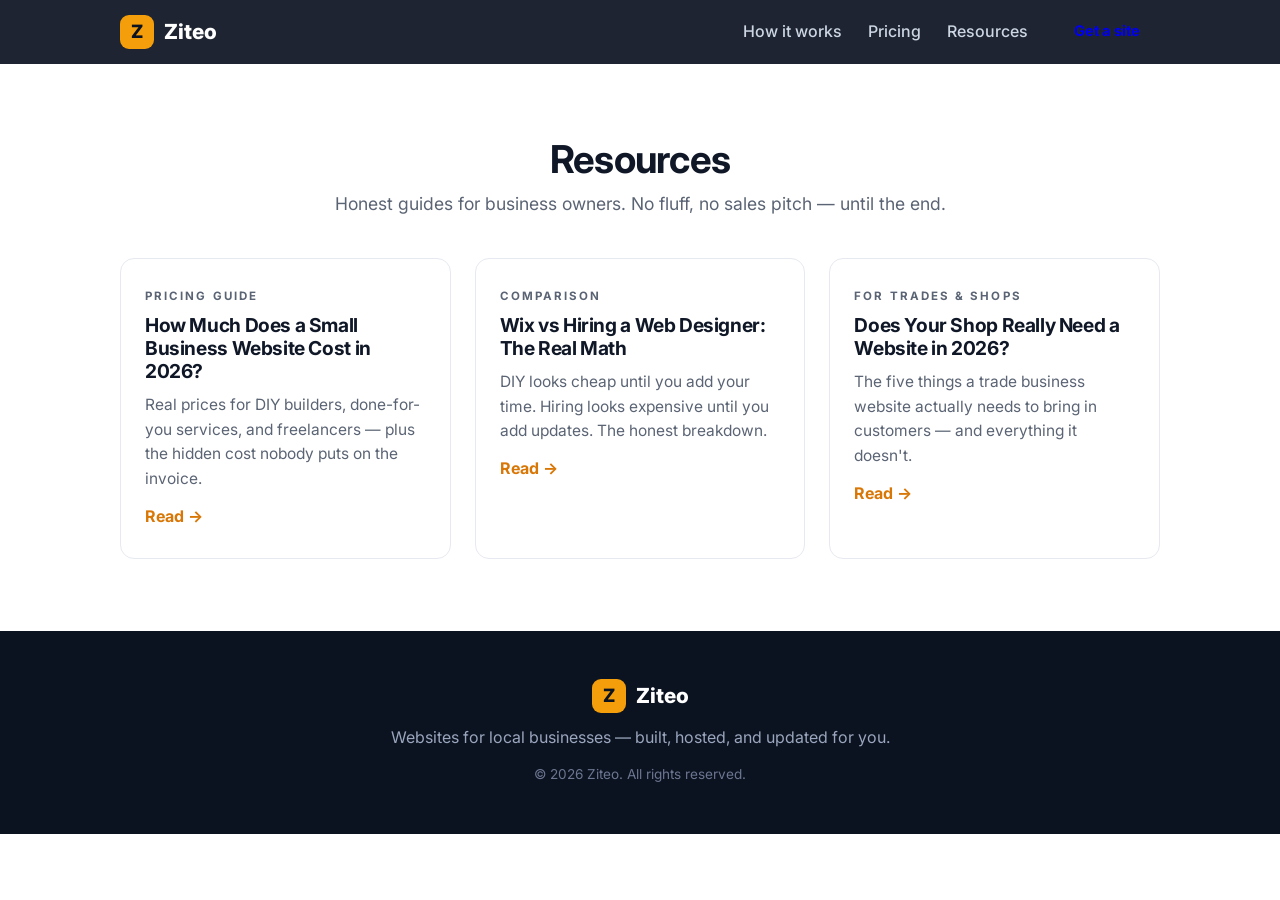
==== blog/index.html @ 182b573f "SEO push: 3 blog posts, resources index, sitemap.xml, LocalBusiness schema, nav link" ====
<!DOCTYPE html>
<html lang="en">
<head>
  <meta charset="UTF-8">
  <meta name="viewport" content="width=device-width, initial-scale=1.0">
  <title>Resources — Ziteo</title>
  <meta name="description" content="Honest guides for small business owners: website costs, DIY vs hiring, and what a trade business website actually needs.">
  <link rel="preconnect" href="https://fonts.googleapis.com">
  <link rel="preconnect" href="https://fonts.gstatic.com" crossorigin>
  <link href="https://fonts.googleapis.com/css2?family=Inter:wght@400;500;600;700;800&display=swap" rel="stylesheet">
  <link rel="stylesheet" href="../styles.css">
  <link rel="icon" href="data:image/svg+xml,<svg xmlns='http://www.w3.org/2000/svg' viewBox='0 0 100 100'><rect width='100' height='100' rx='20' fill='%23f59e0b'/><text x='50' y='68' font-size='58' font-family='sans-serif' font-weight='bold' text-anchor='middle' fill='%230b1220'>Z</text></svg>">
</head>
<body>
  <header class="nav">
    <div class="container nav-inner">
      <a href="../" class="logo"><span class="logo-mark">Z</span> Ziteo</a>
      <nav class="nav-links" id="navLinks">
        <a href="../#how">How it works</a>
        <a href="../#pricing">Pricing</a>
        <a href="./">Resources</a>
        <a href="../#contact" class="btn btn-sm">Get a site</a>
      </nav>
      <button class="nav-toggle" id="navToggle" aria-label="Menu">&#9776;</button>
    </div>
  </header>

  <section class="section">
    <div class="container">
      <h2>Resources</h2>
      <p class="section-sub">Honest guides for business owners. No fluff, no sales pitch — until the end.</p>
      <div class="features">
        <a class="feature post-card" href="website-cost-2026.html">
          <p class="eyebrow">Pricing guide</p>
          <h3>How Much Does a Small Business Website Cost in 2026?</h3>
          <p>Real prices for DIY builders, done-for-you services, and freelancers — plus the hidden cost nobody puts on the invoice.</p>
          <span class="read-more">Read &rarr;</span>
        </a>
        <a class="feature post-card" href="wix-vs-hiring-designer.html">
          <p class="eyebrow">Comparison</p>
          <h3>Wix vs Hiring a Web Designer: The Real Math</h3>
          <p>DIY looks cheap until you add your time. Hiring looks expensive until you add updates. The honest breakdown.</p>
          <span class="read-more">Read &rarr;</span>
        </a>
        <a class="feature post-card" href="do-shops-need-websites.html">
          <p class="eyebrow">For trades &amp; shops</p>
          <h3>Does Your Shop Really Need a Website in 2026?</h3>
          <p>The five things a trade business website actually needs to bring in customers — and everything it doesn't.</p>
          <span class="read-more">Read &rarr;</span>
        </a>
      </div>
    </div>
  </section>

  <footer class="footer">
    <div class="container footer-inner">
      <a href="../" class="logo"><span class="logo-mark">Z</span> Ziteo</a>
      <p>Websites for local businesses — built, hosted, and updated for you.</p>
      <p class="copy">&copy; 2026 Ziteo. All rights reserved.</p>
    </div>
  </footer>
  <script src="../script.js"></script>
</body>
</html>
---- styles.css ----
:root {
  --bg: #0b1220;
  --bg2: #0f1830;
  --surface: #ffffff;
  --ink: #101828;
  --muted: #5b6474;
  --line: #e6e9f0;
  --accent: #f59e0b;
  --accent-dark: #d97706;
  --accent-ink: #0b1220;
  --radius: 14px;
  --maxw: 1080px;
}
* { box-sizing: border-box; margin: 0; padding: 0; }
html { scroll-behavior: smooth; }
body {
  font-family: 'Inter', -apple-system, BlinkMacSystemFont, 'Segoe UI', sans-serif;
  color: var(--ink);
  background: var(--surface);
  line-height: 1.6;
  -webkit-font-smoothing: antialiased;
}
.container { max-width: var(--maxw); margin: 0 auto; padding: 0 20px; }
h1, h2, h3 { line-height: 1.2; letter-spacing: -0.02em; }
h2 { font-size: clamp(1.7rem, 4vw, 2.4rem); margin-bottom: 8px; text-align: center; }
.section { padding: 72px 0; }
.section-sub { text-align: center; color: var(--muted); margin-bottom: 40px; font-size: 1.1rem; }
.section-dark { background: var(--bg); color: #f2f5fa; }
.section-dark .section-sub { color: #9aa6bd; }

/* Buttons */
.btn {
  display: inline-block; padding: 14px 28px; border-radius: 10px;
  font-weight: 700; text-decoration: none; border: none; cursor: pointer;
  font-size: 1rem; transition: transform .12s ease, box-shadow .12s ease, background .12s ease;
}
.btn:active { transform: scale(.98); }
.btn-primary { background: var(--accent); color: var(--accent-ink); }
.btn-primary:hover { background: var(--accent-dark); box-shadow: 0 6px 20px rgba(245,158,11,.35); }
.btn-accent { background: var(--accent); color: var(--accent-ink); }
.btn-accent:hover { background: #fff; }
.btn-ghost { border: 2px solid rgba(255,255,255,.35); color: #fff; }
.btn-ghost:hover { border-color: #fff; }
.btn-sm { padding: 10px 20px; font-size: .92rem; }
.btn-block { display: block; width: 100%; text-align: center; }

/* Nav */
.nav { position: sticky; top: 0; z-index: 50; background: rgba(11,18,32,.92); backdrop-filter: blur(8px); }
.nav-inner { display: flex; align-items: center; justify-content: space-between; height: 64px; }
.logo { display: flex; align-items: center; gap: 10px; font-weight: 800; font-size: 1.3rem; color: #fff; text-decoration: none; }
.logo-mark {
  width: 34px; height: 34px; border-radius: 9px; background: var(--accent);
  color: var(--accent-ink); display: grid; place-items: center; font-weight: 800; font-size: 1.15rem;
}
.nav-links { display: flex; align-items: center; gap: 26px; }
.nav-links a:not(.btn) { color: #cdd6e4; text-decoration: none; font-weight: 500; }
.nav-links a:not(.btn):hover { color: #fff; }
.nav-toggle { display: none; background: none; border: none; color: #fff; font-size: 1.5rem; cursor: pointer; }

/* Hero */
.hero { background: radial-gradient(1200px 600px at 50% -10%, #1b2a4d 0%, var(--bg) 60%); color: #fff; padding: 96px 0 80px; text-align: center; }
.eyebrow { text-transform: uppercase; letter-spacing: .18em; font-size: .8rem; color: var(--accent); font-weight: 700; margin-bottom: 16px; }
.hero h1 { font-size: clamp(2.4rem, 7vw, 4.2rem); font-weight: 800; margin-bottom: 18px; }
.accent { color: var(--accent); }
.lede { font-size: clamp(1.05rem, 2.5vw, 1.3rem); color: #c3cede; max-width: 640px; margin: 0 auto 32px; }
.hero-cta { display: flex; gap: 14px; justify-content: center; flex-wrap: wrap; margin-bottom: 36px; }
.hero-points { list-style: none; display: flex; gap: 26px; justify-content: center; flex-wrap: wrap; color: #9fb0ca; font-size: .95rem; }

/* Strip */
.strip { background: var(--accent); color: var(--accent-ink); font-weight: 600; }
.strip-inner { display: flex; align-items: center; justify-content: center; gap: 18px; flex-wrap: wrap; padding: 14px 20px; text-align: center; }
.dot { opacity: .5; }

/* Steps */
.steps { display: grid; grid-template-columns: repeat(3, 1fr); gap: 24px; }
.step { background: #f7f9fc; border: 1px solid var(--line); border-radius: var(--radius); padding: 32px 26px; }
.step-num {
  width: 46px; height: 46px; border-radius: 50%; background: var(--bg); color: var(--accent);
  display: grid; place-items: center; font-weight: 800; font-size: 1.25rem; margin-bottom: 18px;
}
.step h3 { margin-bottom: 10px; font-size: 1.2rem; }
.step p { color: var(--muted); }

/* Pricing */
.plans { display: grid; grid-template-columns: repeat(2, 1fr); gap: 26px; max-width: 860px; margin: 0 auto; }
.plan { background: #141f38; border: 1px solid #243357; border-radius: 18px; padding: 36px 32px; position: relative; }
.plan-featured { border: 2px solid var(--accent); background: #182642; }
.badge {
  position: absolute; top: -15px; left: 50%; transform: translateX(-50%);
  background: var(--accent); color: var(--accent-ink); font-weight: 700; font-size: .8rem;
  padding: 5px 16px; border-radius: 999px; white-space: nowrap;
}
.plan h3 { font-size: 1.5rem; margin-bottom: 4px; }
.plan-tag { color: #9aa6bd; margin-bottom: 20px; }
.price { font-size: 1.05rem; color: #cdd6e4; }
.price-num { font-size: 2.6rem; font-weight: 800; color: #fff; }
.price-sub { color: #9aa6bd; margin-bottom: 24px; }
.plan ul { list-style: none; margin-bottom: 28px; }
.plan li { padding: 8px 0 8px 30px; position: relative; color: #dbe3f0; }
.plan li::before { content: '\2713'; position: absolute; left: 4px; color: var(--accent); font-weight: 800; }
.fine { margin-top: 16px; font-size: .85rem; color: #8b98b3; }
.switch-note { text-align: center; margin-top: 30px; color: #9aa6bd; }

/* Guarantee */
.guarantee {
  max-width: 640px; margin: 36px auto 0; text-align: center;
  background: #182642; border: 1.5px dashed var(--accent);
  border-radius: var(--radius); padding: 28px 30px;
}
.guarantee h3 { color: var(--accent); margin-bottom: 10px; font-size: 1.25rem; }
.guarantee p { color: #cdd6e4; }
.guarantee .fine { margin-top: 12px; font-size: .82rem; color: #8b98b3; }

/* Features */
.features { display: grid; grid-template-columns: repeat(3, 1fr); gap: 24px; }
.feature { border: 1px solid var(--line); border-radius: var(--radius); padding: 28px 24px; }
.feature h3 { font-size: 1.1rem; margin-bottom: 8px; }
.feature p { color: var(--muted); font-size: .97rem; }

/* FAQ */
.faq-wrap { max-width: 760px; }
.faq details { background: #141f38; border: 1px solid #243357; border-radius: 12px; margin-bottom: 12px; padding: 18px 22px; }
.faq summary { cursor: pointer; font-weight: 600; font-size: 1.05rem; list-style: none; }
.faq summary::-webkit-details-marker { display: none; }
.faq summary::after { content: '+'; float: right; color: var(--accent); font-weight: 800; }
.faq details[open] summary::after { content: '\2212'; }
.faq p { margin-top: 12px; color: #aeb9cf; }

/* Contact */
.contact-wrap { max-width: 680px; }
.contact-form { background: #f7f9fc; border: 1px solid var(--line); border-radius: 18px; padding: 36px 32px; }
.form-row { display: grid; grid-template-columns: 1fr 1fr; gap: 16px; }
.contact-form label { display: block; font-weight: 600; font-size: .92rem; margin-bottom: 16px; }
.contact-form input, .contact-form select, .contact-form textarea {
  width: 100%; margin-top: 8px; padding: 13px 14px; border: 1.5px solid var(--line);
  border-radius: 10px; font-size: 1rem; font-family: inherit; background: #fff;
}
.contact-form input:focus, .contact-form select:focus, .contact-form textarea:focus {
  outline: none; border-color: var(--accent); box-shadow: 0 0 0 3px rgba(245,158,11,.18);
}
.form-status { margin-top: 14px; font-weight: 600; min-height: 1.5em; }
.form-status.ok { color: #15803d; }
.form-status.err { color: #b91c1c; }

/* Footer */
.footer { background: var(--bg); color: #9aa6bd; padding: 48px 0; text-align: center; }
.footer .logo { justify-content: center; margin-bottom: 12px; }
.copy { margin-top: 14px; font-size: .85rem; color: #6b7690; }

/* Blog */
.post { max-width: 780px; padding-top: 64px; padding-bottom: 64px; }
.post h1 { font-size: clamp(1.9rem, 4.5vw, 2.7rem); margin-bottom: 10px; }
.post .eyebrow { margin-bottom: 10px; }
.post-meta { color: var(--muted); margin-bottom: 32px; }
.post p { margin-bottom: 18px; color: #2a3444; }
.post h2 { text-align: left; font-size: 1.35rem; margin: 38px 0 14px; }
.post ul { margin: 0 0 20px 22px; color: #2a3444; }
.post li { margin-bottom: 8px; }
.cta-box { background: var(--bg); border-radius: var(--radius); padding: 36px 32px; margin-top: 44px; text-align: center; }
.cta-box h3 { color: #fff; font-size: 1.4rem; margin-bottom: 10px; }
.cta-box p { color: #c3cede; margin-bottom: 22px; }
.post-card { text-decoration: none; color: inherit; display: block; transition: transform .12s ease, box-shadow .12s ease; }
.post-card:hover { transform: translateY(-3px); box-shadow: 0 10px 28px rgba(11,18,32,.12); }
.post-card .eyebrow { font-size: .72rem; margin-bottom: 8px; }
.post-card h3 { font-size: 1.2rem; margin-bottom: 10px; }
.read-more { display: inline-block; margin-top: 12px; color: var(--accent-dark); font-weight: 700; }

/* Responsive */
@media (max-width: 820px) {
  .steps, .features { grid-template-columns: 1fr; }
  .plans { grid-template-columns: 1fr; }
  .nav-links {
    display: none; position: absolute; top: 64px; left: 0; right: 0;
    background: var(--bg); flex-direction: column; padding: 20px; gap: 16px;
    border-bottom: 1px solid #243357;
  }
  .nav-links.open { display: flex; }
  .nav-toggle { display: block; }
  .nav { position: sticky; }
  .nav-inner { position: relative; }
  .form-row { grid-template-columns: 1fr; }
  .section { padding: 56px 0; }
}
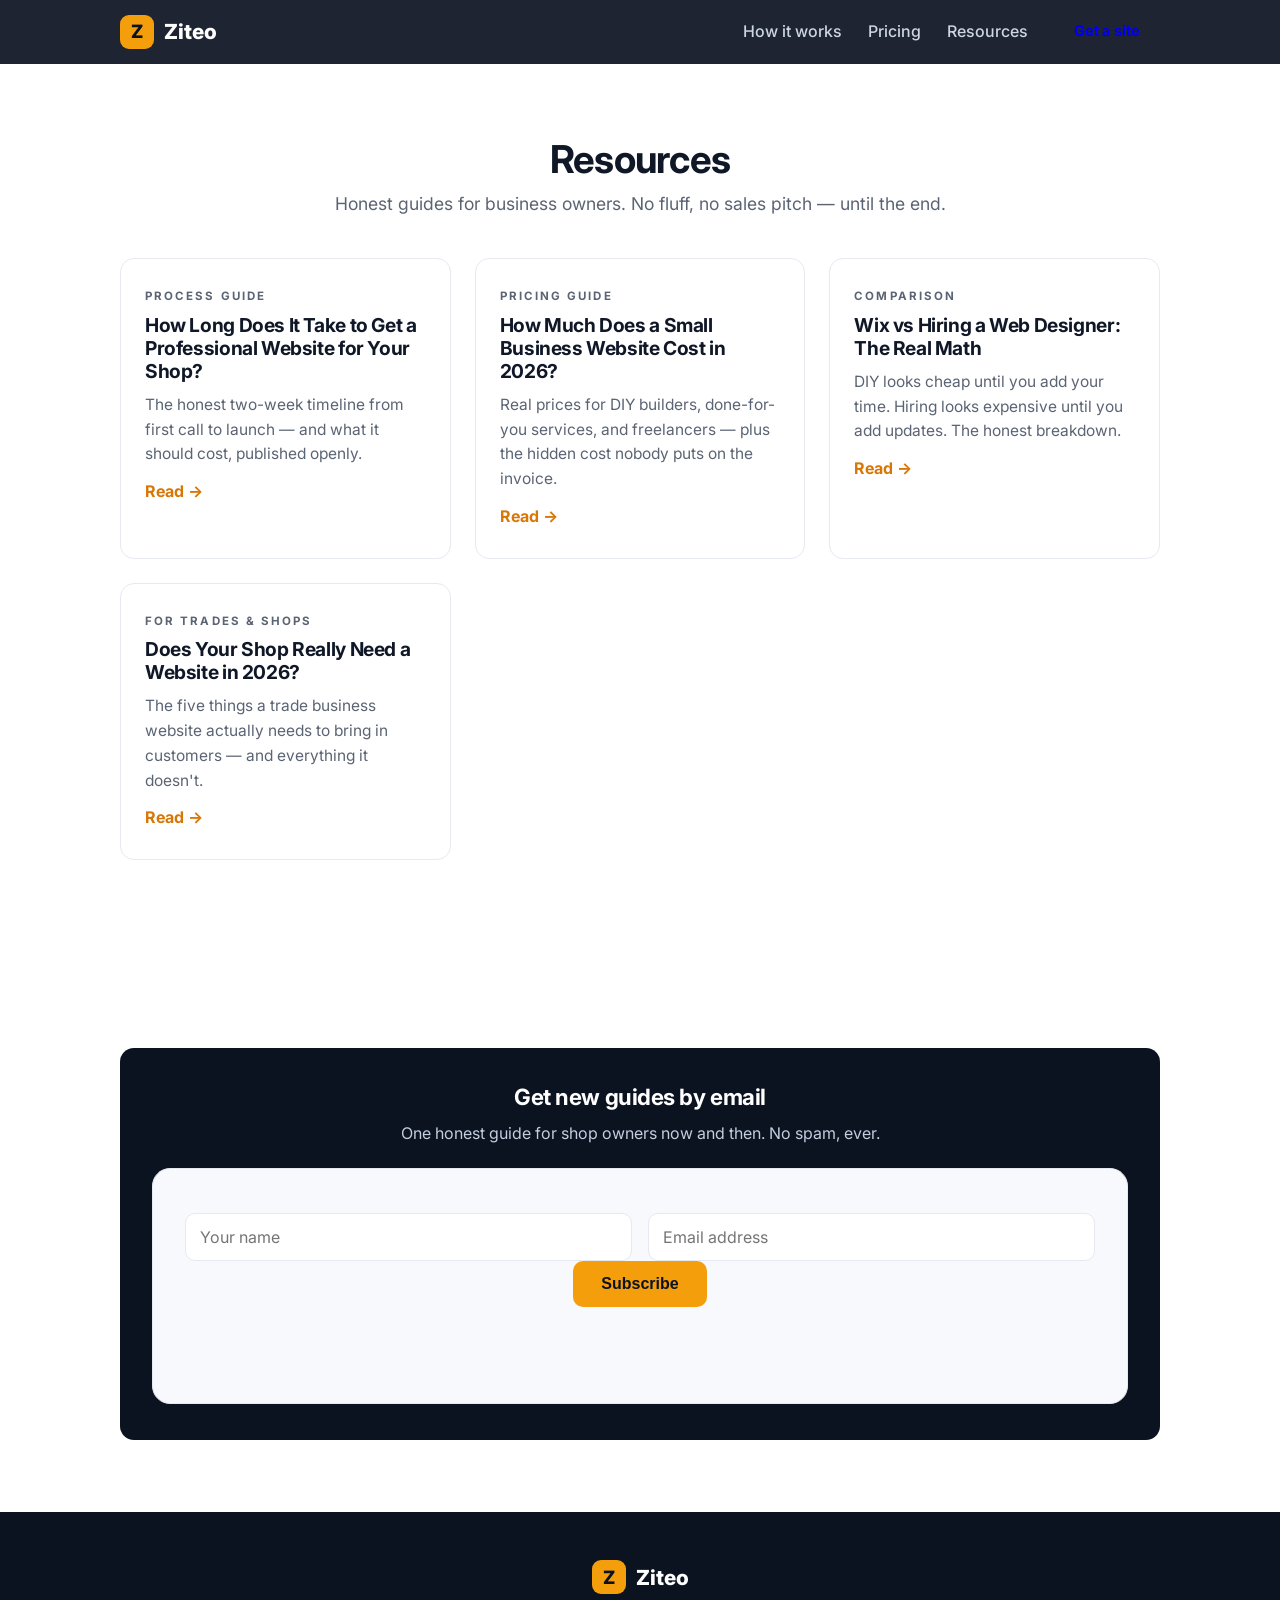
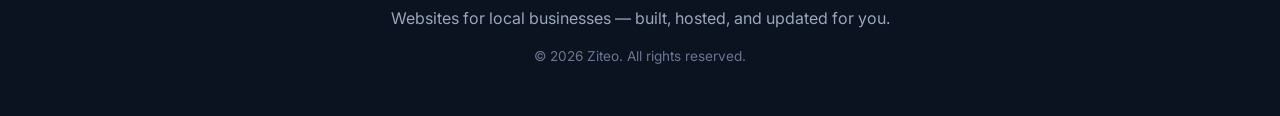
==== commit 60028aed: "Blog: new post (website timeline), newsletter signup, OG tags, sitemap" ====
--- a/blog/index.html
+++ b/blog/index.html
@@ -30,6 +30,12 @@
       <h2>Resources</h2>
       <p class="section-sub">Honest guides for business owners. No fluff, no sales pitch — until the end.</p>
       <div class="features">
+        <a class="feature post-card" href="website-timeline.html">
+          <p class="eyebrow">Process guide</p>
+          <h3>How Long Does It Take to Get a Professional Website for Your Shop?</h3>
+          <p>The honest two-week timeline from first call to launch — and what it should cost, published openly.</p>
+          <span class="read-more">Read &rarr;</span>
+        </a>
         <a class="feature post-card" href="website-cost-2026.html">
           <p class="eyebrow">Pricing guide</p>
           <h3>How Much Does a Small Business Website Cost in 2026?</h3>
@@ -52,6 +58,23 @@
     </div>
   </section>
 
+  <section class="section">
+    <div class="container">
+      <div class="cta-box">
+        <h3>Get new guides by email</h3>
+        <p>One honest guide for shop owners now and then. No spam, ever.</p>
+        <form id="newsletterForm" class="contact-form" novalidate>
+          <div class="form-row">
+            <input type="text" id="nlName" name="name" placeholder="Your name" autocomplete="name">
+            <input type="email" id="nlEmail" name="email" placeholder="Email address" required autocomplete="email">
+          </div>
+          <button type="submit" class="btn btn-primary">Subscribe</button>
+          <p id="nlStatus" class="form-status" role="status"></p>
+        </form>
+      </div>
+    </div>
+  </section>
+
   <footer class="footer">
     <div class="container footer-inner">
       <a href="../" class="logo"><span class="logo-mark">Z</span> Ziteo</a>
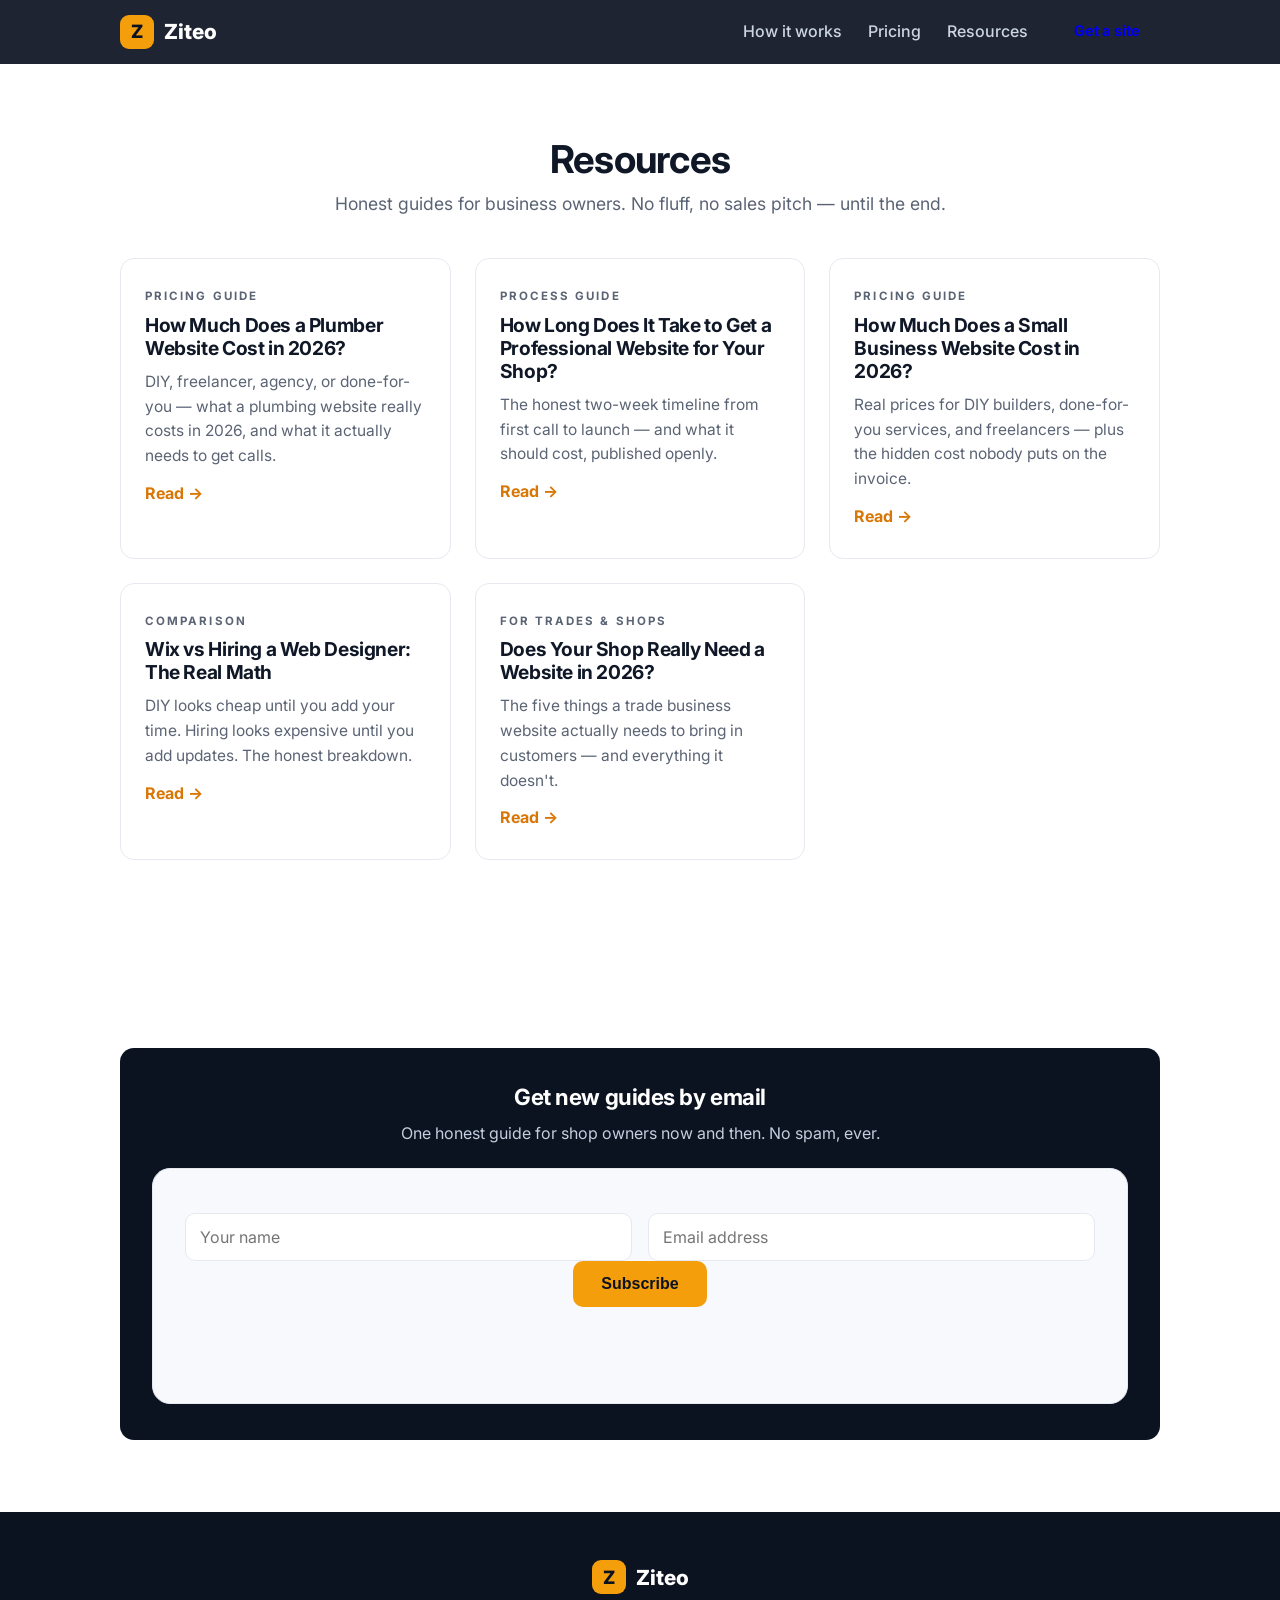
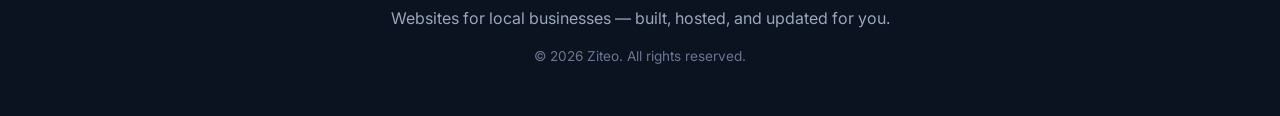
==== commit e4c91b78: "Blog: new post — How Much Does a Plumber Website Cost in 2026?" ====
--- a/blog/index.html
+++ b/blog/index.html
@@ -1,6 +1,8 @@
 <!DOCTYPE html>
 <html lang="en">
 <head>
+<script async src="https://www.googletagmanager.com/gtag/js?id=G-GGQE3QSVPQ"></script>
+<script>window.dataLayer = window.dataLayer || []; function gtag(){dataLayer.push(arguments);} gtag('js', new Date()); gtag('config', 'G-GGQE3QSVPQ');</script>
   <meta charset="UTF-8">
   <meta name="viewport" content="width=device-width, initial-scale=1.0">
   <title>Resources — Ziteo</title>
@@ -30,6 +32,12 @@
       <h2>Resources</h2>
       <p class="section-sub">Honest guides for business owners. No fluff, no sales pitch — until the end.</p>
       <div class="features">
+        <a class="feature post-card" href="plumber-website-cost.html">
+          <p class="eyebrow">Pricing guide</p>
+          <h3>How Much Does a Plumber Website Cost in 2026?</h3>
+          <p>DIY, freelancer, agency, or done-for-you — what a plumbing website really costs in 2026, and what it actually needs to get calls.</p>
+          <span class="read-more">Read &rarr;</span>
+        </a>
         <a class="feature post-card" href="website-timeline.html">
           <p class="eyebrow">Process guide</p>
           <h3>How Long Does It Take to Get a Professional Website for Your Shop?</h3>
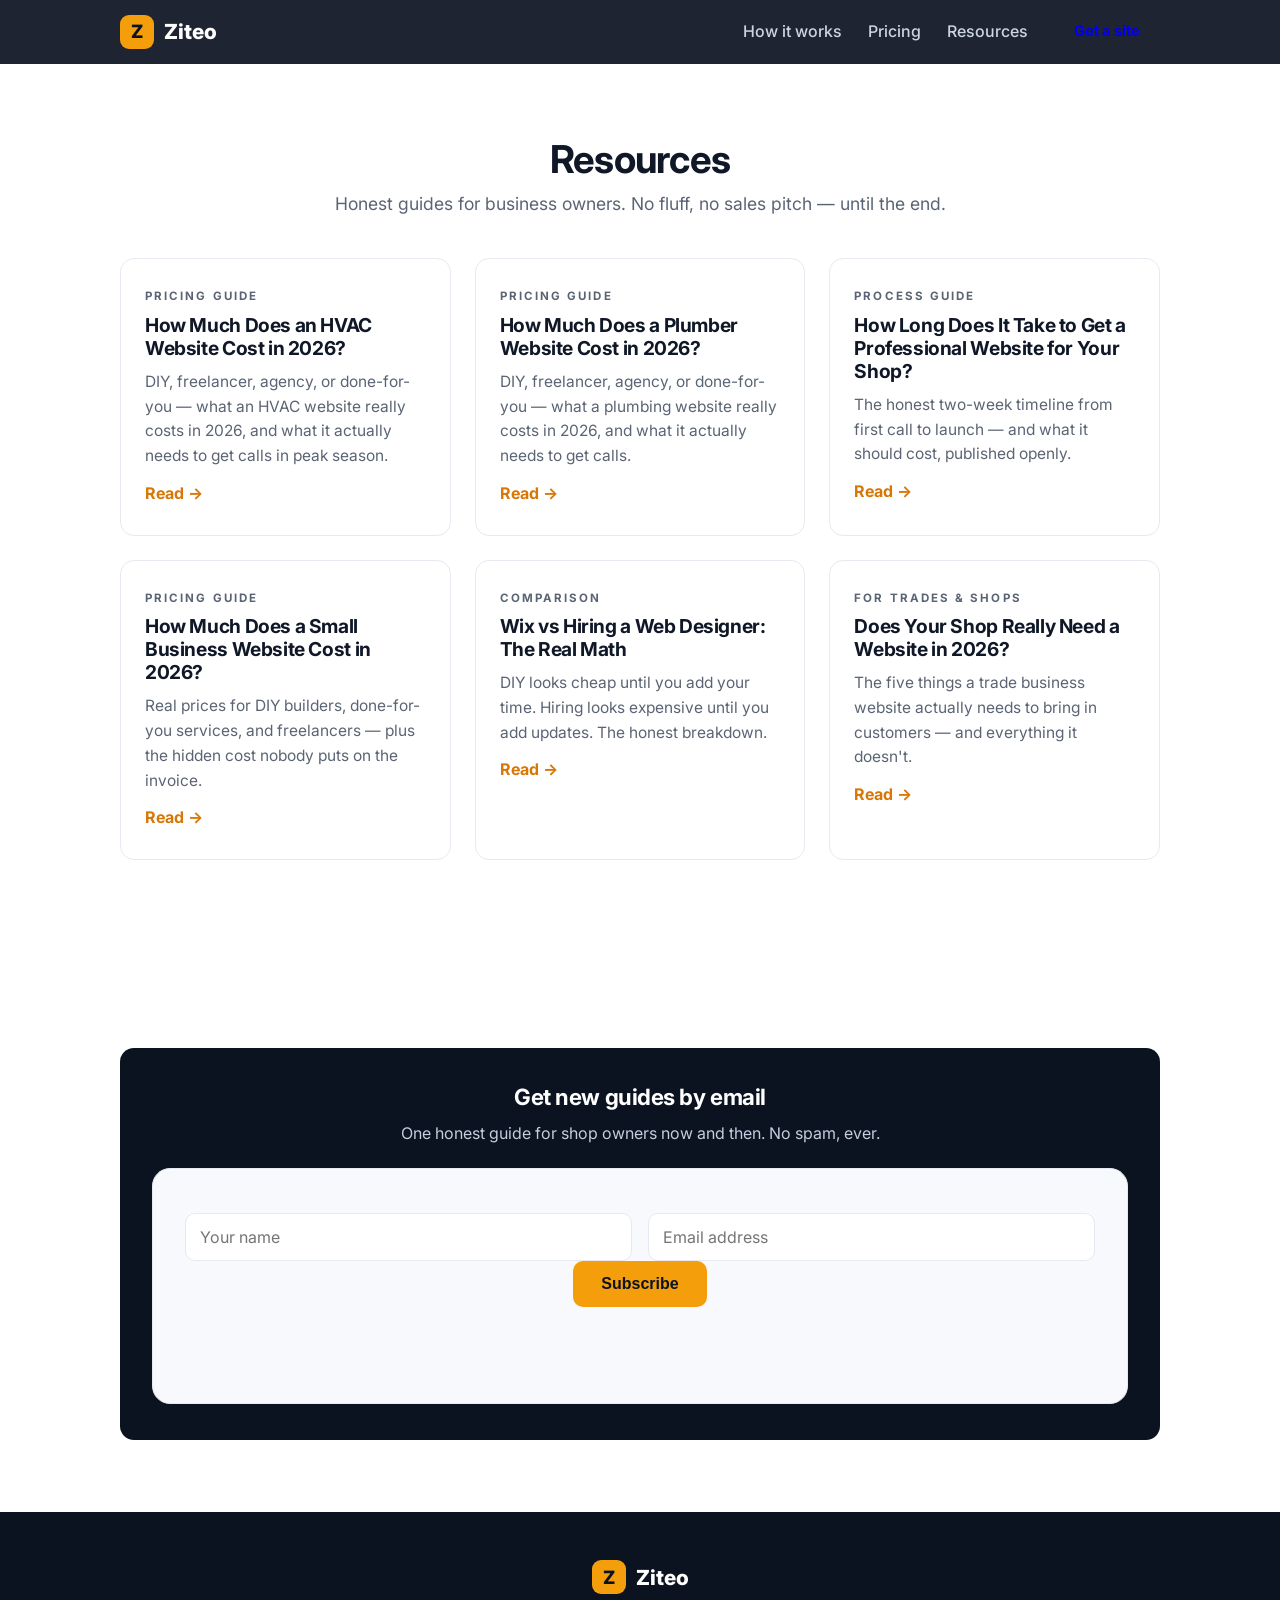
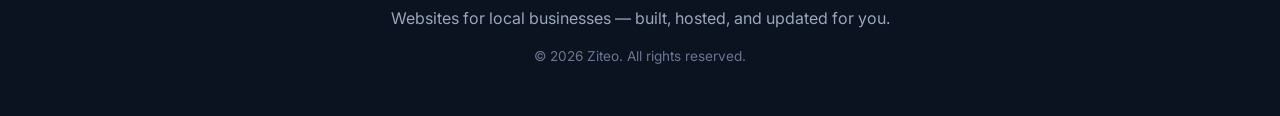
==== commit 20899ad1: "Add blog post: How Much Does an HVAC Website Cost in 2026?" ====
--- a/blog/index.html
+++ b/blog/index.html
@@ -32,6 +32,12 @@
       <h2>Resources</h2>
       <p class="section-sub">Honest guides for business owners. No fluff, no sales pitch — until the end.</p>
       <div class="features">
+        <a class="feature post-card" href="hvac-website-cost.html">
+          <p class="eyebrow">Pricing guide</p>
+          <h3>How Much Does an HVAC Website Cost in 2026?</h3>
+          <p>DIY, freelancer, agency, or done-for-you — what an HVAC website really costs in 2026, and what it actually needs to get calls in peak season.</p>
+          <span class="read-more">Read &rarr;</span>
+        </a>
         <a class="feature post-card" href="plumber-website-cost.html">
           <p class="eyebrow">Pricing guide</p>
           <h3>How Much Does a Plumber Website Cost in 2026?</h3>
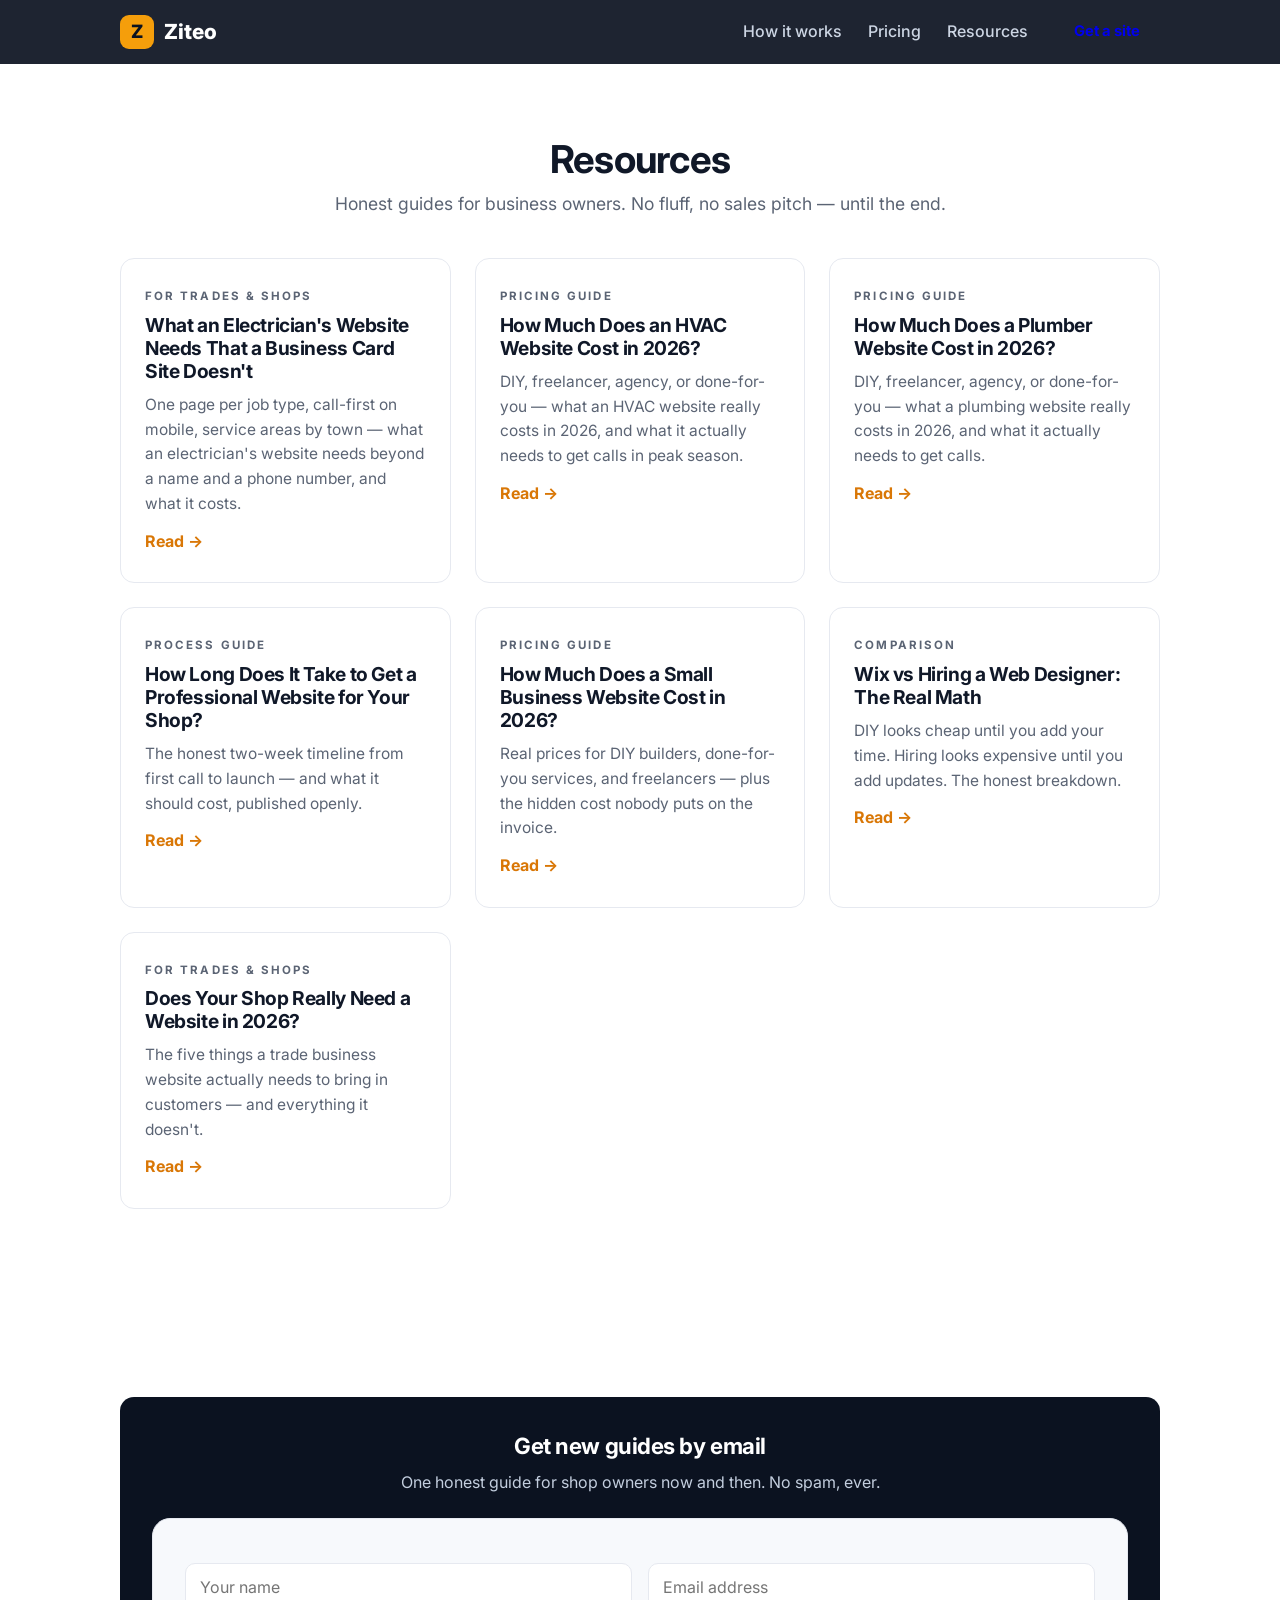
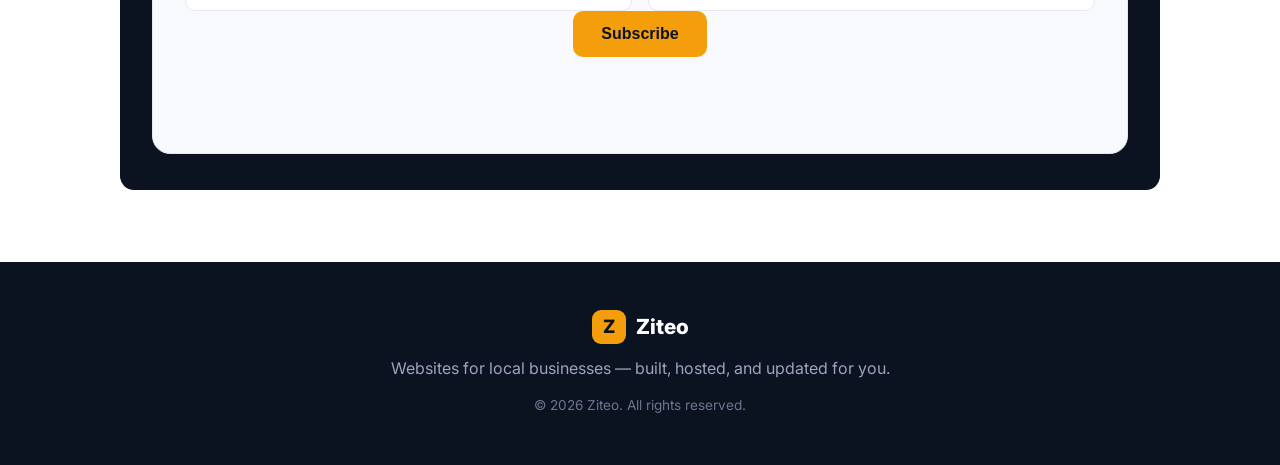
==== commit 5a91ea2d: "Publish blog post: What an Electrician's Website Needs That a Business Card Site Doesn't" ====
--- a/blog/index.html
+++ b/blog/index.html
@@ -32,6 +32,12 @@
       <h2>Resources</h2>
       <p class="section-sub">Honest guides for business owners. No fluff, no sales pitch — until the end.</p>
       <div class="features">
+        <a class="feature post-card" href="electrician-website-needs.html">
+          <p class="eyebrow">For trades &amp; shops</p>
+          <h3>What an Electrician's Website Needs That a Business Card Site Doesn't</h3>
+          <p>One page per job type, call-first on mobile, service areas by town — what an electrician's website needs beyond a name and a phone number, and what it costs.</p>
+          <span class="read-more">Read &rarr;</span>
+        </a>
         <a class="feature post-card" href="hvac-website-cost.html">
           <p class="eyebrow">Pricing guide</p>
           <h3>How Much Does an HVAC Website Cost in 2026?</h3>
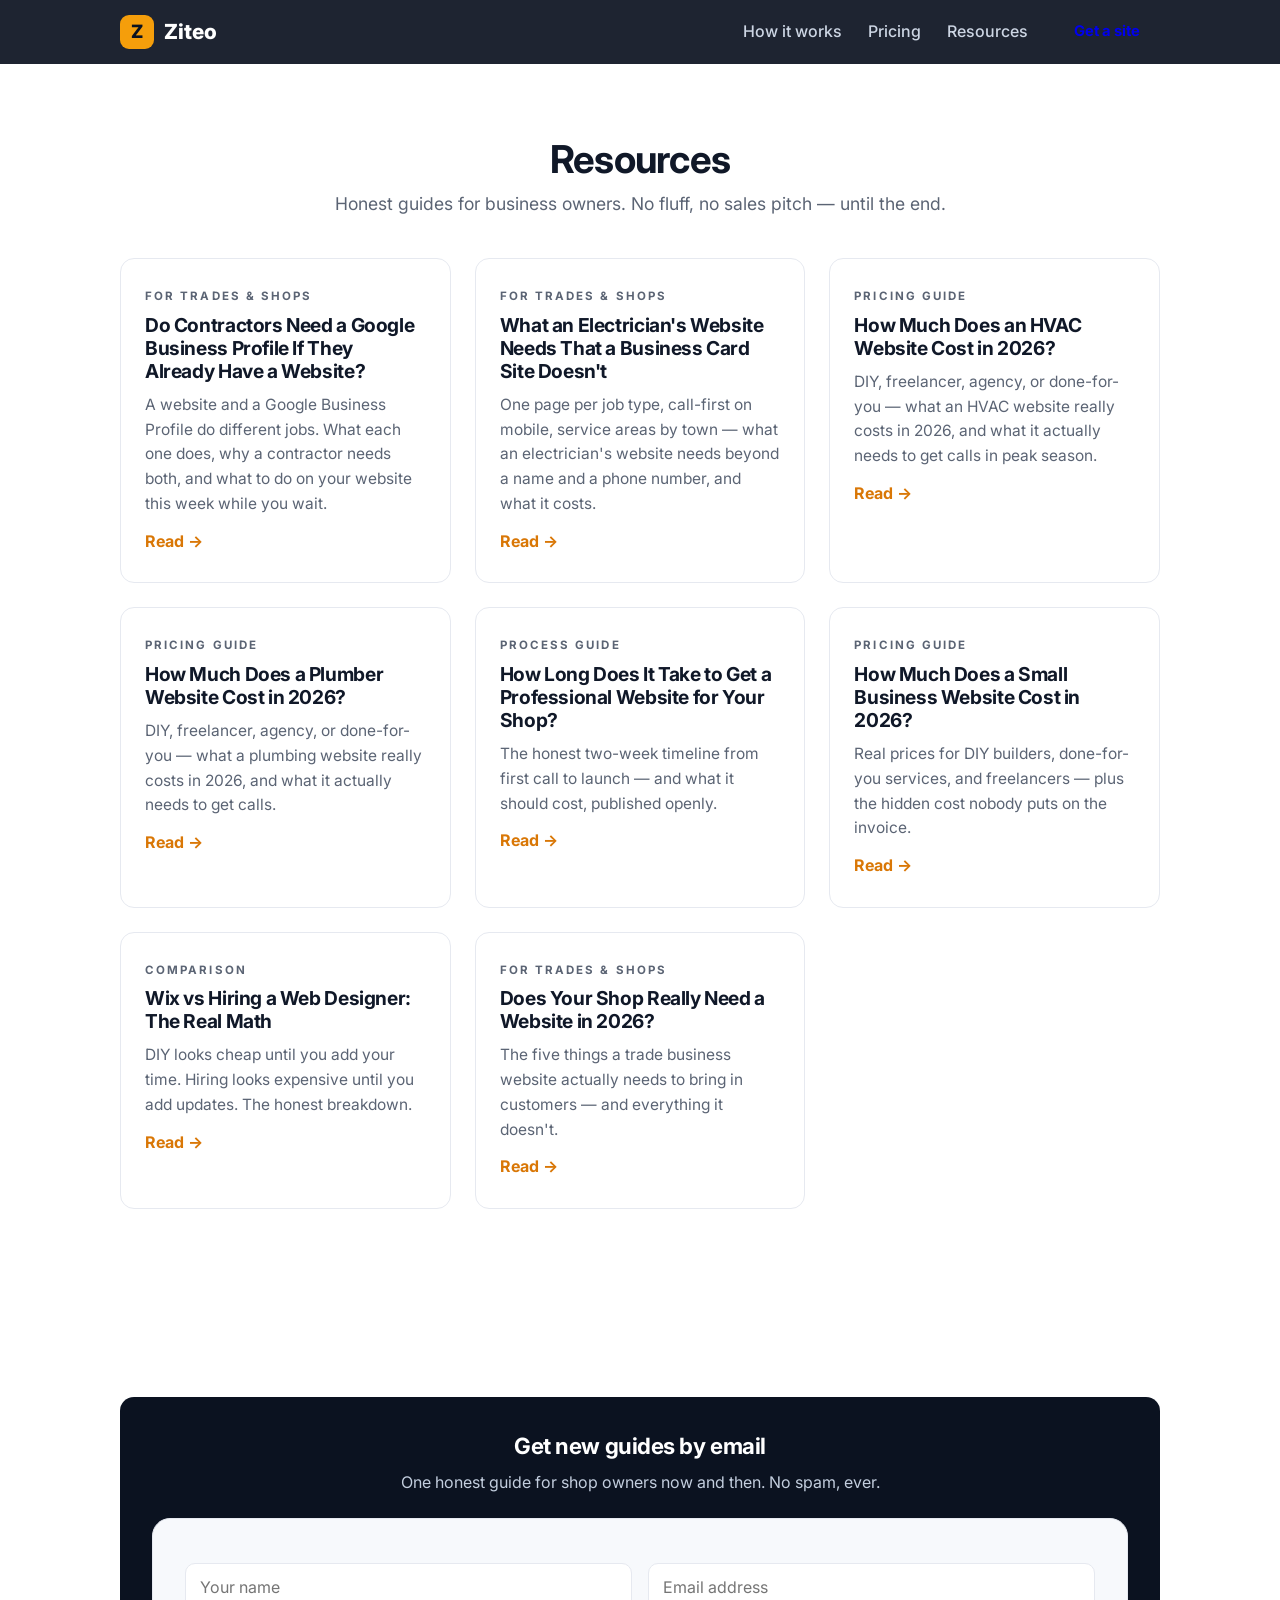
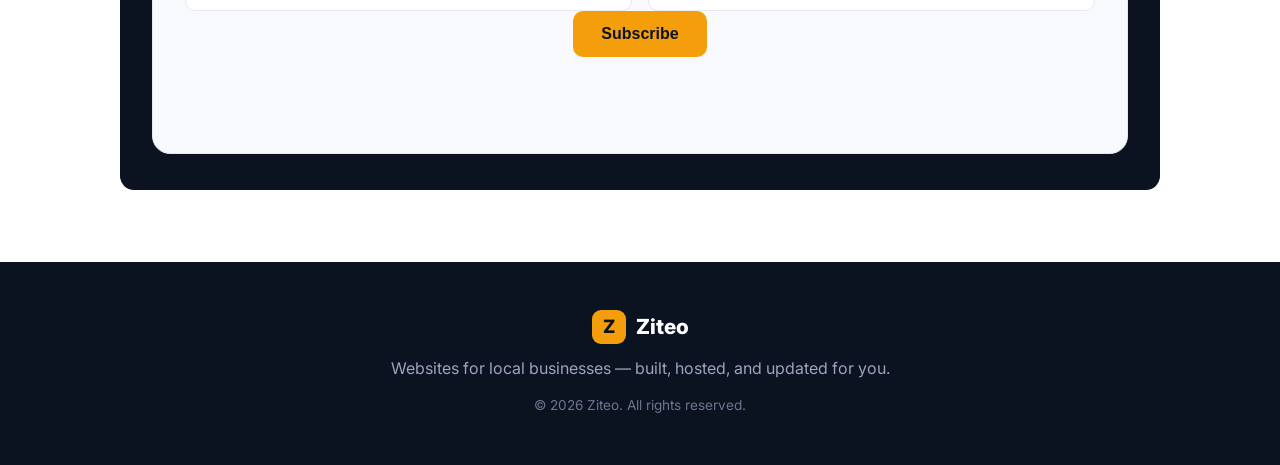
==== commit dc385025: "Blog: Do Contractors Need a Google Business Profile If They Already Have a Website?" ====
--- a/blog/index.html
+++ b/blog/index.html
@@ -32,6 +32,12 @@
       <h2>Resources</h2>
       <p class="section-sub">Honest guides for business owners. No fluff, no sales pitch — until the end.</p>
       <div class="features">
+        <a class="feature post-card" href="google-business-profile.html">
+          <p class="eyebrow">For trades &amp; shops</p>
+          <h3>Do Contractors Need a Google Business Profile If They Already Have a Website?</h3>
+          <p>A website and a Google Business Profile do different jobs. What each one does, why a contractor needs both, and what to do on your website this week while you wait.</p>
+          <span class="read-more">Read &rarr;</span>
+        </a>
         <a class="feature post-card" href="electrician-website-needs.html">
           <p class="eyebrow">For trades &amp; shops</p>
           <h3>What an Electrician's Website Needs That a Business Card Site Doesn't</h3>
--- a/styles.css
+++ b/styles.css
@@ -83,6 +83,9 @@
 
 /* Pricing */
 .plans { display: grid; grid-template-columns: repeat(2, 1fr); gap: 26px; max-width: 860px; margin: 0 auto; }
+.plans-3 { grid-template-columns: repeat(3, 1fr); max-width: 1140px; }
+.plans-1 { grid-template-columns: 1fr; max-width: 480px; }
+.steps-4 { grid-template-columns: repeat(4, 1fr); }
 .plan { background: #141f38; border: 1px solid #243357; border-radius: 18px; padding: 36px 32px; position: relative; }
 .plan-featured { border: 2px solid var(--accent); background: #182642; }
 .badge {
@@ -181,3 +184,7 @@
   .form-row { grid-template-columns: 1fr; }
   .section { padding: 56px 0; }
 }
+@media (max-width: 1020px) and (min-width: 821px) {
+  .plans-3 { grid-template-columns: 1fr; max-width: 560px; }
+  .steps-4 { grid-template-columns: repeat(2, 1fr); }
+}
